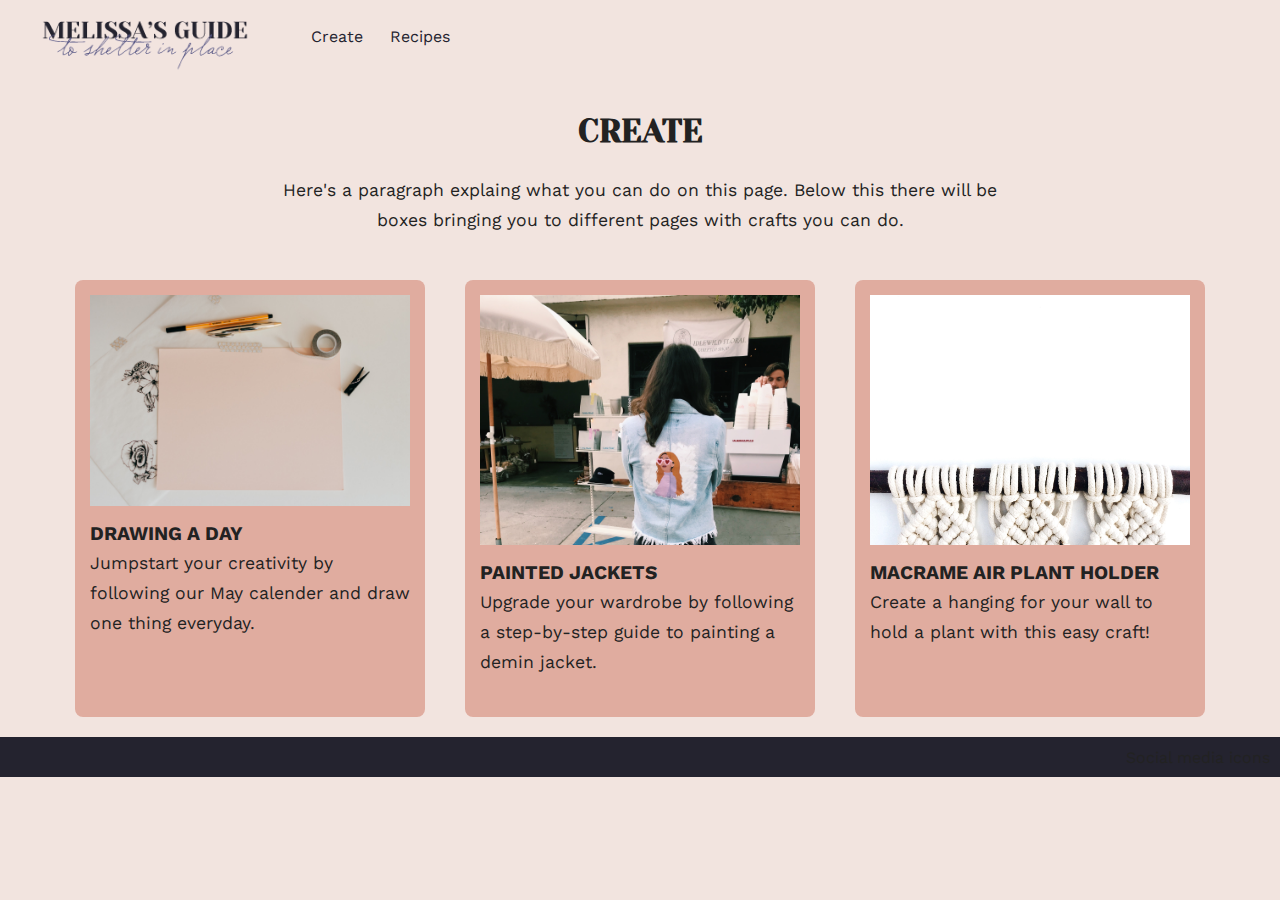
==== create.html @ ad313343 "Add files via upload" ====
<!-- starter html -->
<!DOCTYPE html>
<html lang="en">

<head>
  <meta charset="UTF-8">
  <meta name="viewport" content="width=device-width,initial-scale=1">

  <!--fill these out -->
  <title>Create</title>
  <meta name="author" content="Melissa Paul">
  <meta name="description" content="Create something during shelter in place">

  <!--optional -->
  <meta name="keywords" content="keywords,here">

  <!-- Place favicon.ico in the root directory -->
  <link rel="shortcut icon" href="img/favicon.ico" type="image/vnd.microsoft.icon">

  <!--if using Google fonts link this to source or Adobe fonts -->
  <link href="https://fonts.googleapis.com/css2?family=Work+Sans&display=swap" rel="stylesheet">

  <link href="https://fonts.googleapis.com/css2?family=Yeseva+One&display=swap" rel="stylesheet">

  <!--link to your css here -->
  <link rel="stylesheet" href="start.css" type="text/css">
</head>

<!-- body -->

<body>

  <!-- this is where you start coding all your stuff -->

  <div class="top">

    <div class="logootherpages">
      <a class="logo" href="index.html"><img src="img/logo/logo 1@2x.png"></a>
    </div>
    <nav class="navotherpages">
      <ul>
        <li><a href="create.html">Create</a></li>
        <li><a href="recipes.html">Recipes</a></li>
      </ul>
    </nav>
  </div>



  <div class="heading">
    <h1>Create</h1>
  </div>

  <div class="create">

    <p class="createintro">Here's a paragraph explaing what you can do on this page. Below this there will be boxes
      bringing you to different pages with crafts you can do.</p>
  </div>
  </div>

  <div class="cards">

    <div class="card">
      <div class="cardphoto">
        <img src="img/drawing-img.jpg" alt="drawing pad and pen" />
      </div>

      <div class="cardwords">
        <h2>Drawing A Day</h2>
        <p>Jumpstart your creativity by following our May calender and draw one thing everyday.</p>
      </div>
    </div>

    <div class="card">
      <div class="cardphoto">
        <img src="img/jacket-img.jpeg" alt="girl wearing a jacket with a painted image on the back" />
      </div>
      <h2>Painted Jackets</h2>
      <p>Upgrade your wardrobe by following a step-by-step guide to painting a demin jacket.</p>
    </div>

    <div class="card">
      <div class="cardphoto">
        <img src="img/macrame-img.jpg" alt="close up photo of macrame knots" />
      </div>
      <h2>Macrame Air Plant Holder</h2>
      <p>Create a hanging for your wall to hold a plant with this easy craft!</p>
    </div>

  </div>


  <footer>
    Social media icons
  </footer>



  <!-- all javascript at the bottom of the body -->
  <script src="js/scripts.js"></script>
</body>

</html>



<!-- This is HTML markup for commenting -->
---- start.css ----
/* Starter CSS */

* {
    box-sizing: border-box; /* because it’s 2019, jen simmons */
    padding: 0;
    margin: 0;
}
html {
    color: #222;
    font-size: 1em;
    line-height: 1.4;
    font-family: sans-serif;
    scroll-behavior: smooth;
    text-rendering: optimizeLegibility;
}
body {
    background-color:#F2E4DF;
    margin:0;
    font-family: 'Work Sans', sans-serif;
    }


/*Here is the div and logo for the home page*/
.heading {
    margin-bottom:20px;
    width:100%;
}

.indexlogo{
    max-width:500px;
    margin-top:70px;
    margin:auto;
}

/*Home page image*/ 
img {
    display: block;
    width:100%;
    }

/*Home page paragraph*/
.intro {
    padding:40px;
    padding-top:60px;
    padding-bottom:60px;
    color:white;
}

/*Home page let's go! button*/
.button {
    text-transform:uppercase;
    background-color:rgba(255,255,255,.7);
    padding:10px;
}

.button:hover {
    background-color:white;
    color:#24232F;
}

/*Nav bar*/    
nav {
    text-align: left;
    padding-top:15px;
    padding-left:30px;
    width:100%;
}

ul {
    list-style-type: none;
    align-items:center;
}

li {
    display: inline;
    font-family: 'Work Sans',sans-serif;
}

a {
    display:inline-block;
    padding:6px;
    margin:5px;
    color:#24232F;
    text-decoration:none;
    border-radius: 7px;
}

nav a:hover{
    background-color:#E0AC9F;
    color:white;

}

/*logo and nav stlying for other pages*/
.top{
    display:flex;
    margin-bottom:20px;
}

.logootherpages{
    width:250px;
    margin-left:20px;
    min-width:250px;
}

.navotherpages{
    width:500px;
}

.heading{
    display:block;
}

/*Text styles*/
h1{
    text-align:center;
    font-family: 'Yeseva One', cursive;sans-serif;
    font-size: 32px;
    text-transform:uppercase;
}

h2{
    text-transform:uppercase;
    font-size:1.2em;
}

p {
    padding-bottom:25px;
    font-size:1.1em;
    line-height:30px;
}

/*create intro paragraph*/
.createintro{
    padding-left: 40px;
    padding-right:40px;
    text-align: center;
    max-width:800px;
    margin:auto;
}

/*Style for create page- flex cards*/
.columns {
    display:grid;
    column-rule-width: 50%;
    background-color:#24232F;
      }

.cards {
    display: flex;
    justify-content: center;
    flex-wrap: wrap;
  }

  .card {
    background-color: #E0AC9F;
    display: flex;
    flex-direction: column;
    max-width: 350px;
    border-radius: 0.5rem;
    margin:20px;
    padding:15px;
  }

  .cardphoto {
    max-height: 250px;
    overflow: hidden;
    margin-bottom:15px;
  }

/*Style for the recipe page- grid*/
  .recipecolumns{
    display: grid;
    grid-gap: 1em;
    margin: 0 auto;
    max-width: 900px;
    padding:20px;
    padding-bottom:40px;
    padding-top:40px;
}

.img {
    width: 300px;
    height: 300px;
}

.recipe{
    padding-bottom:30px;
}

/*footer*/
footer{
    width: 100%;
    background-color:#24232F;
    text-align: right;
    font-family: 'Work Sans', sans-serif;
    height:40px;
    padding:10px;
}


/*media queries*/
@media (min-width: 600px) {
    .columns {
      grid-template-columns: 1;
    }
    .main-img {
      grid-column: 1;
    }
    .intro {
        grid-column: 1;
    }

    .recipecolumns {
        grid-template-columns: 2;
    }

    .img {
        grid-column:1;
    }

    .recipe {
        grid-column:2;
    }
}

@media (min-width: 900px) {
    .columns {
      grid-template-columns: repeat(2, 1fr);
    }
    .main-img {
      grid-column: 1;
    }
    .intro {
        grid-column: 2;
    }


    
    
    /* This is the CSS markup for commenting */
    
    /* A one-line comment */
    
    /*
    A comment
    which stretches
    over several
    lines
    */
    
    /* The comment below is used to
       disable specific styling */
    
    /*
    span {
      color: blue;
      font-size: 1.5em;
    }
    */
    /* highlight the item and use Command + slash to comment something out. */
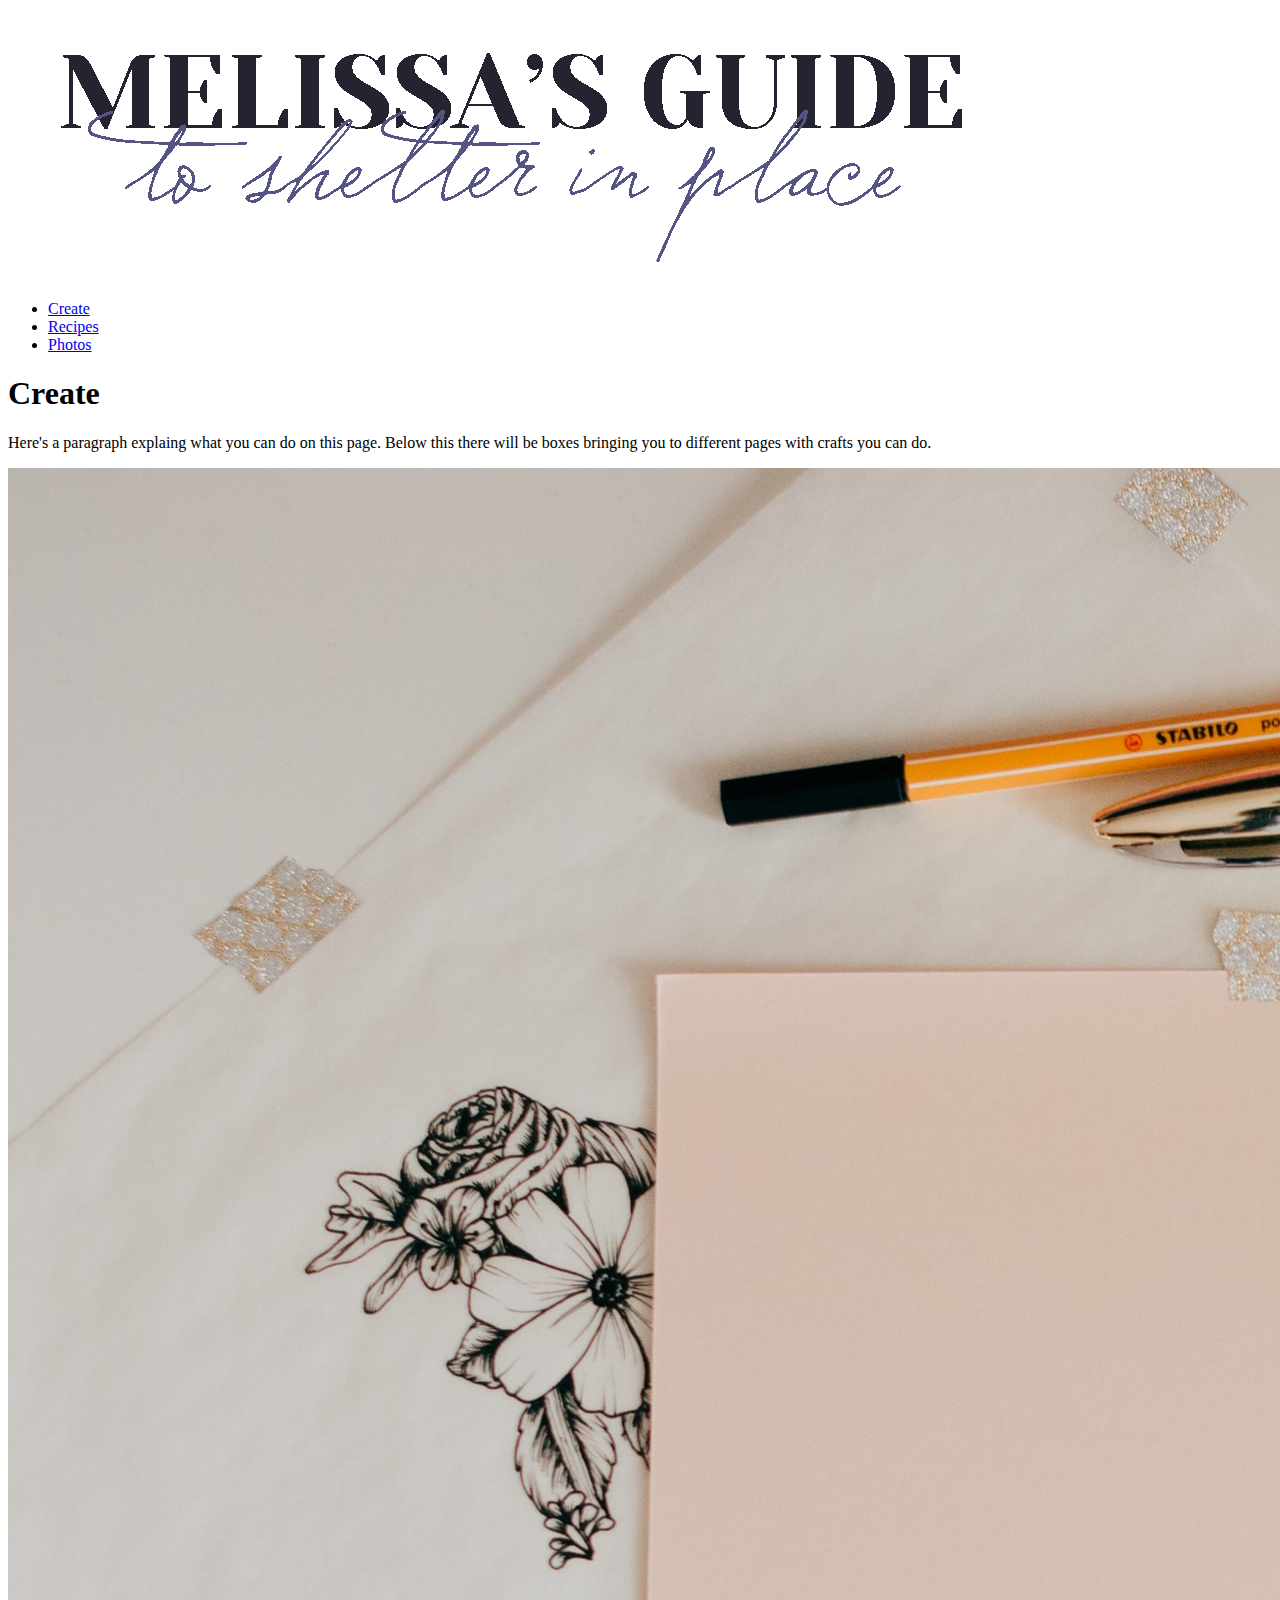
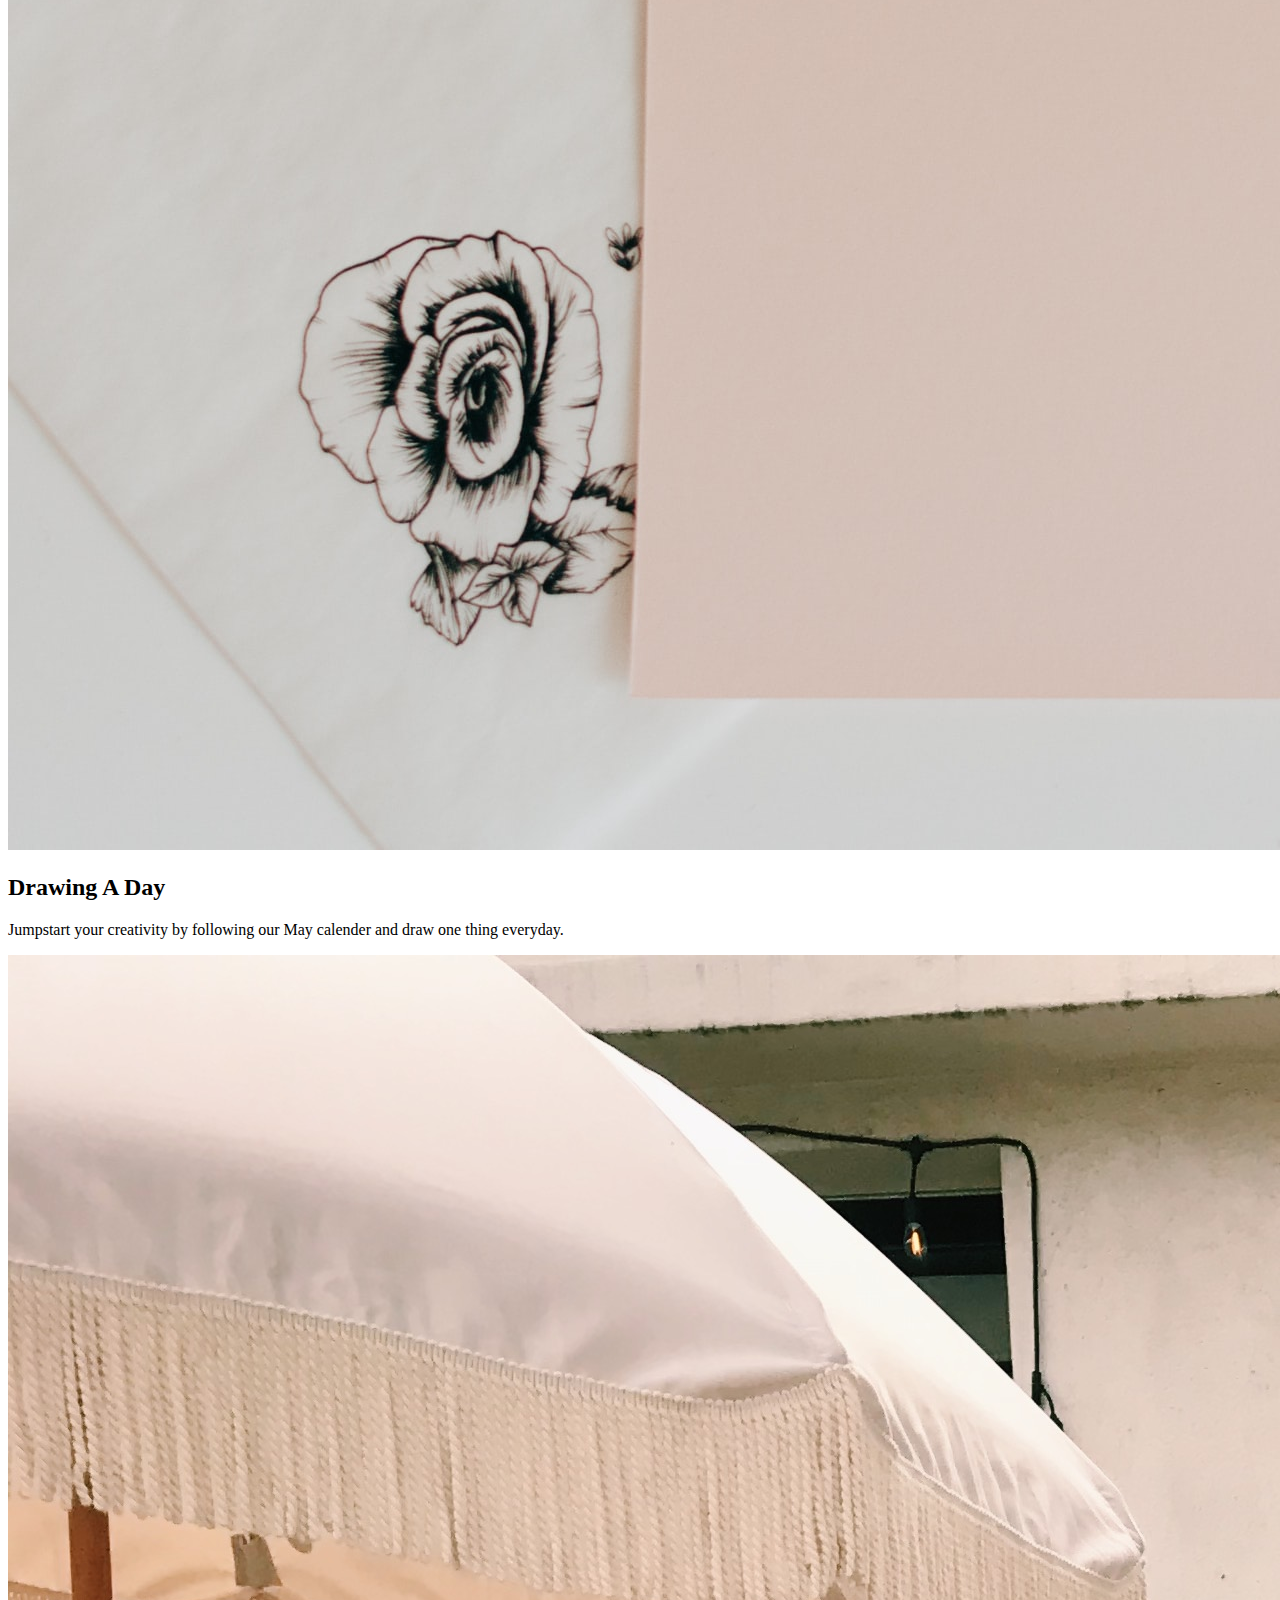
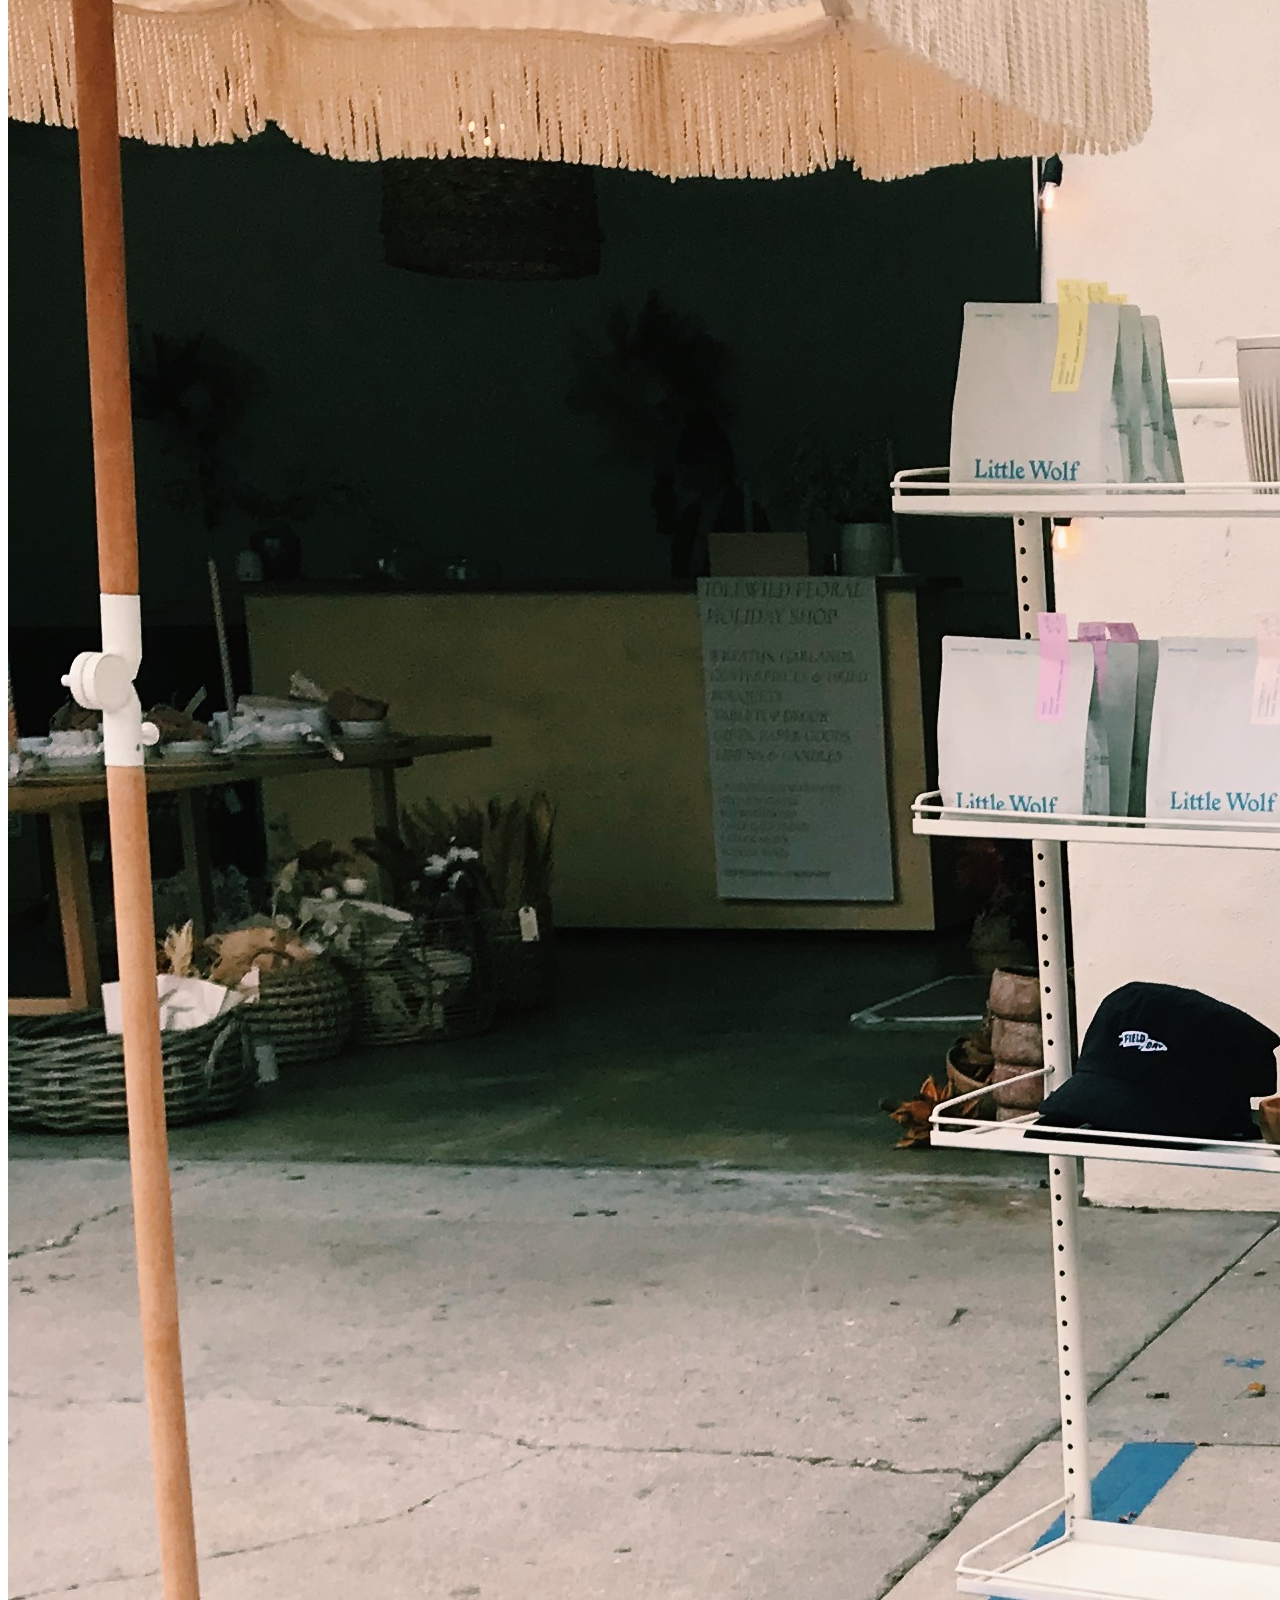
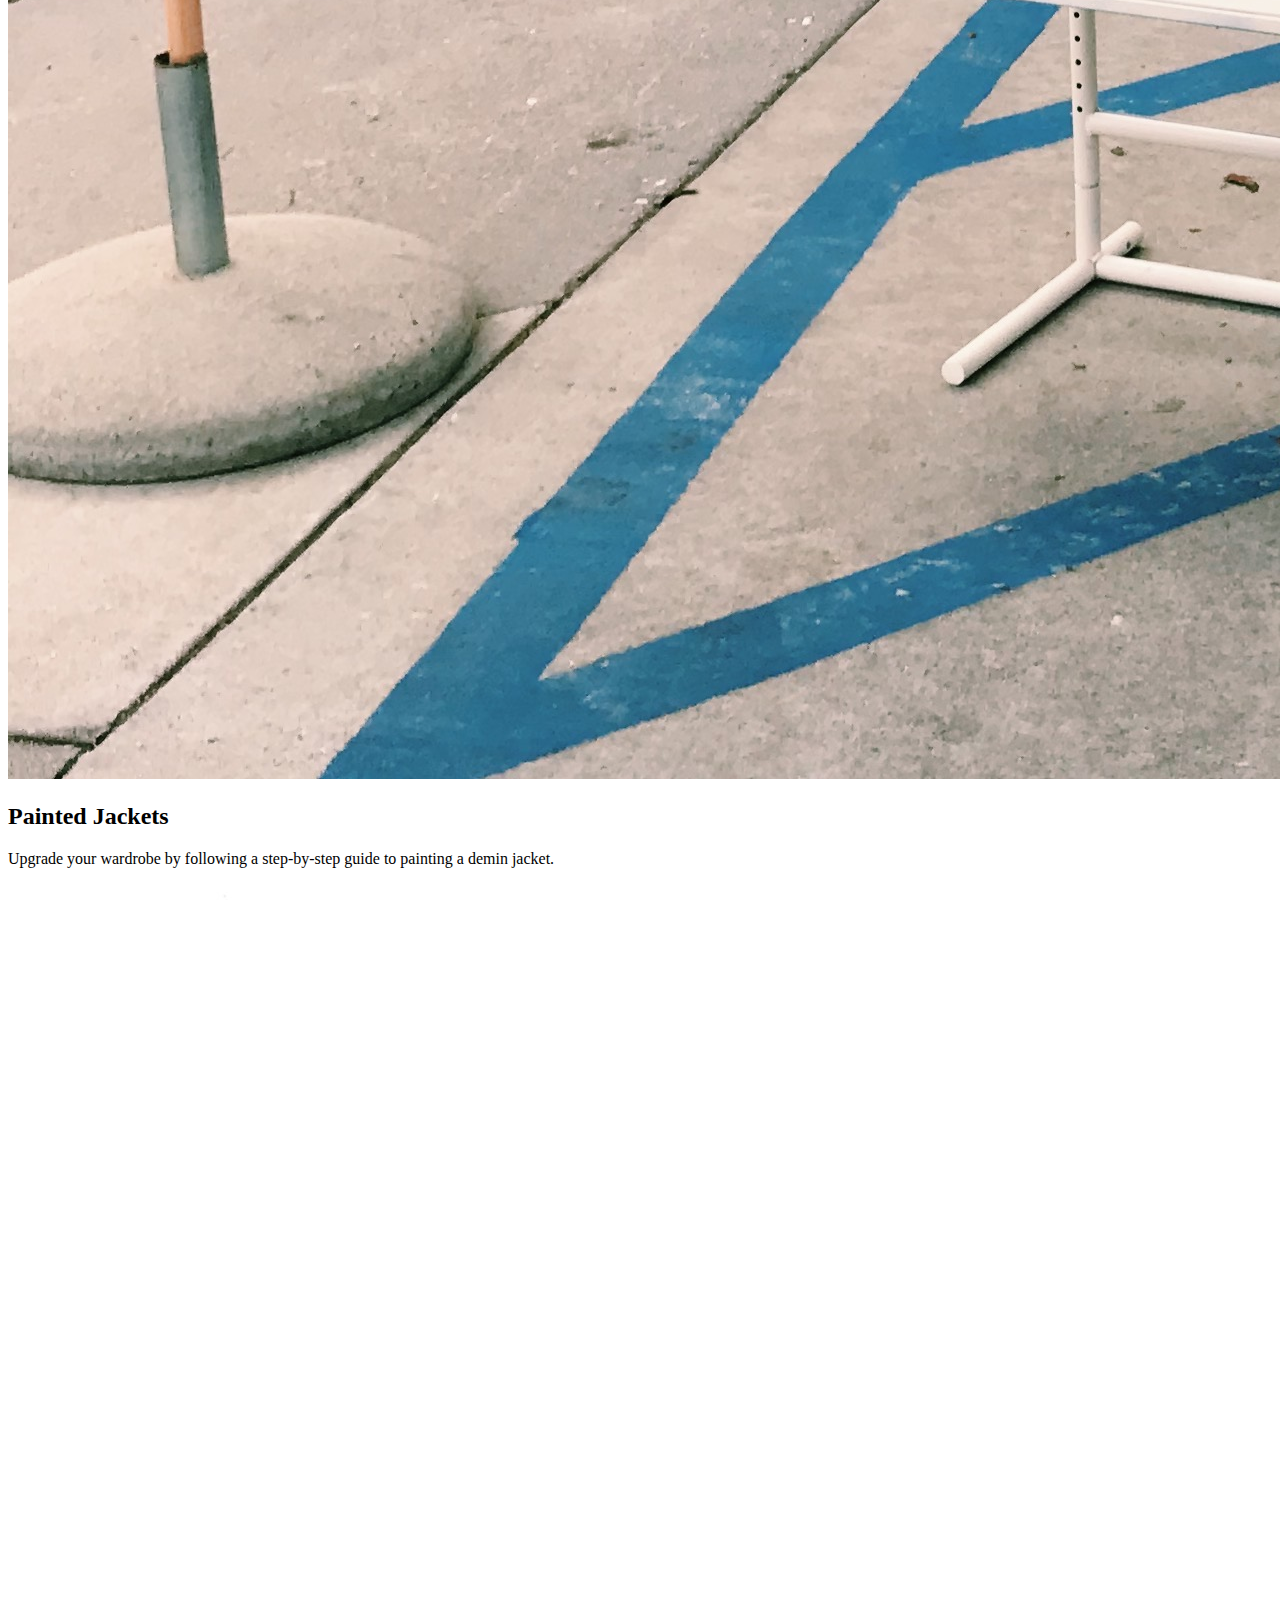
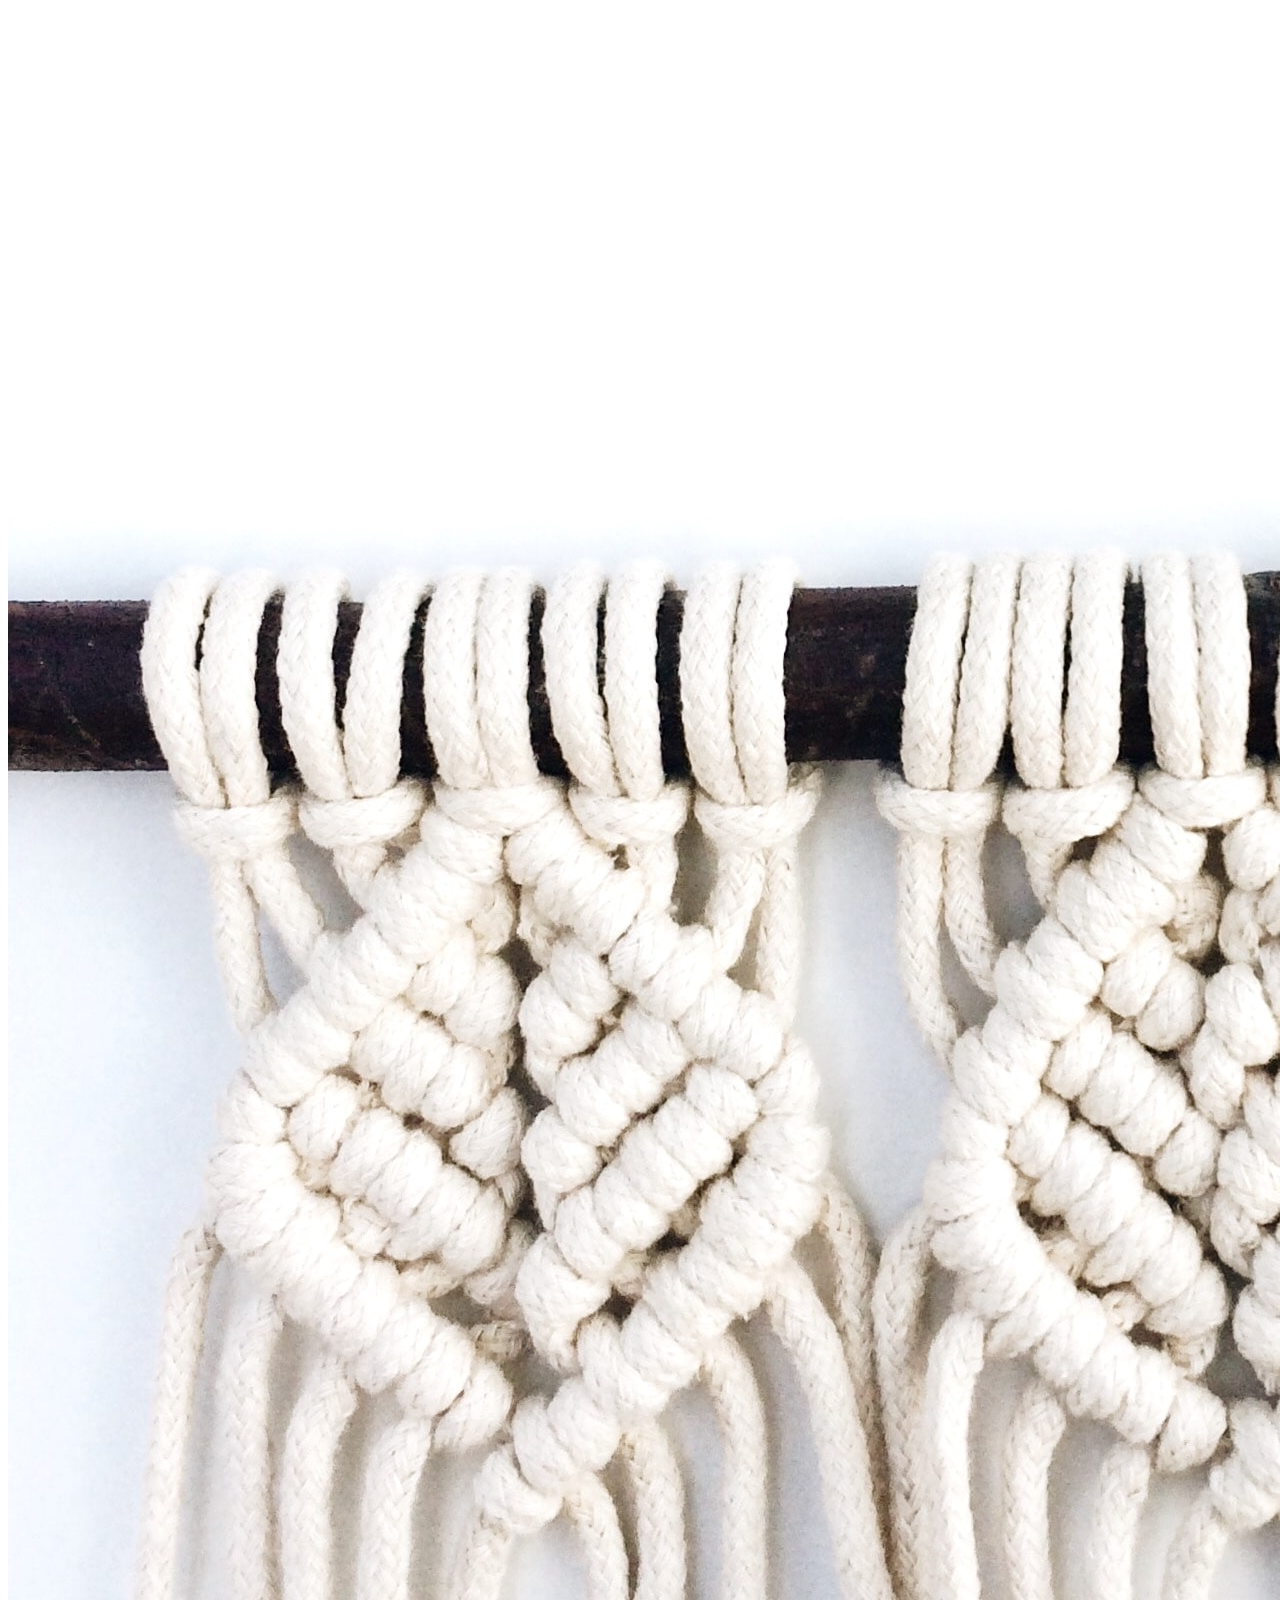
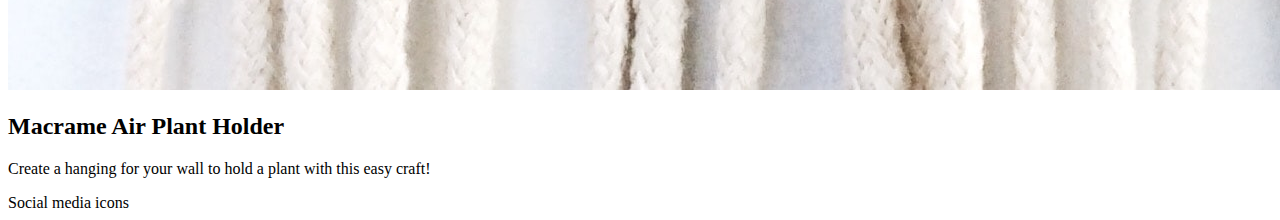
==== commit 7c64cefd: "Update create.html" ====
--- a/create.html
+++ b/create.html
@@ -23,7 +23,7 @@
   <link href="https://fonts.googleapis.com/css2?family=Yeseva+One&display=swap" rel="stylesheet">
 
   <!--link to your css here -->
-  <link rel="stylesheet" href="start.css" type="text/css">
+  <link rel="stylesheet" href="css/start.css" type="text/css">
 </head>
 
 <!-- body -->
@@ -41,6 +41,7 @@
       <ul>
         <li><a href="create.html">Create</a></li>
         <li><a href="recipes.html">Recipes</a></li>
+        <li><a href="photos.html">Photos</a></li>
       </ul>
     </nav>
   </div>
@@ -104,4 +105,4 @@
 
 
 
-<!-- This is HTML markup for commenting -->+<!-- This is HTML markup for commenting -->
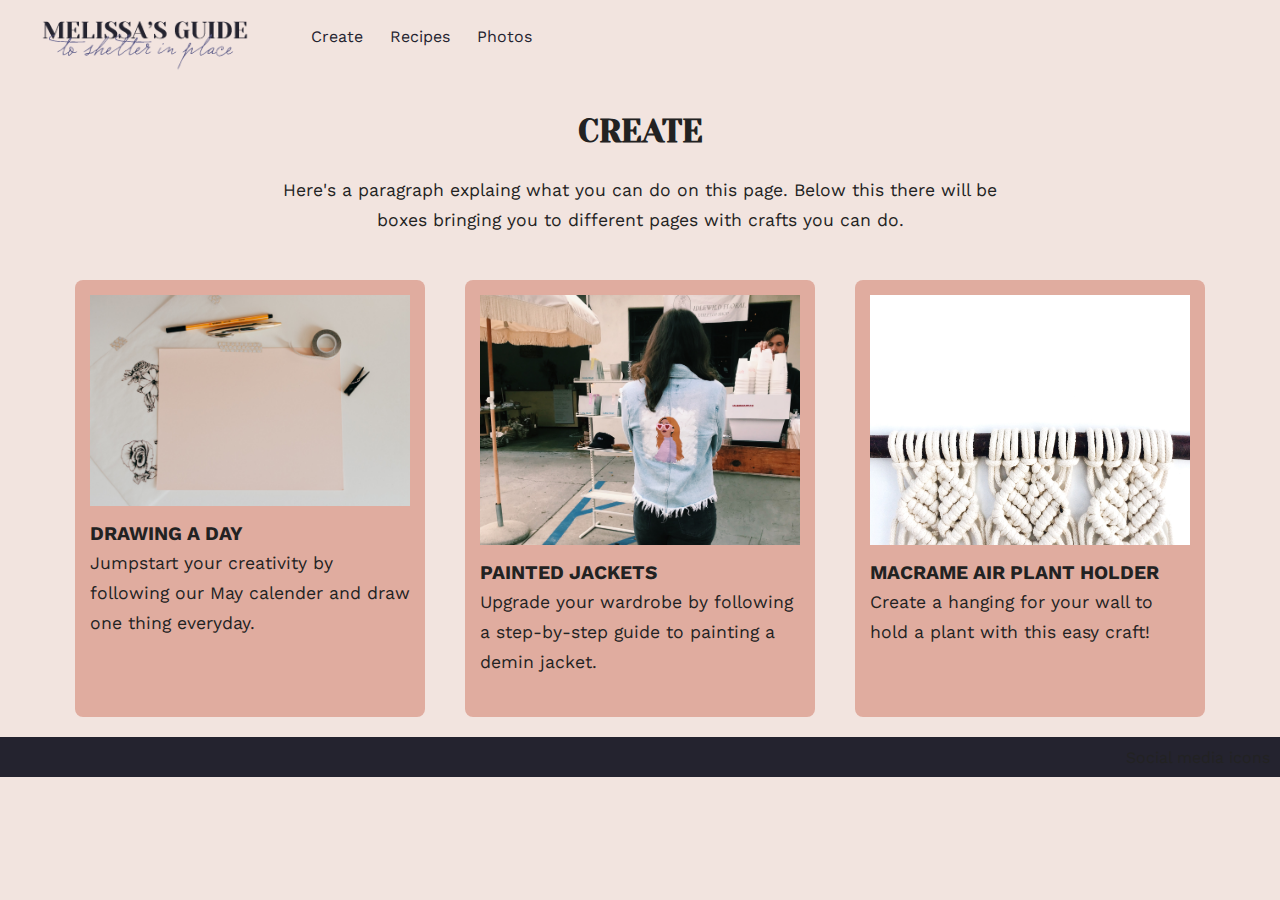
==== commit bfc03273: "Update create.html" ====
--- a/create.html
+++ b/create.html
@@ -23,7 +23,7 @@
   <link href="https://fonts.googleapis.com/css2?family=Yeseva+One&display=swap" rel="stylesheet">
 
   <!--link to your css here -->
-  <link rel="stylesheet" href="css/start.css" type="text/css">
+  <link rel="stylesheet" href="start.css" type="text/css">
 </head>
 
 <!-- body -->
--- a/start.css
+++ b/start.css
@@ -0,0 +1,277 @@
+/* Starter CSS */
+
+* {
+    box-sizing: border-box; /* because it’s 2019, jen simmons */
+    padding: 0;
+    margin: 0;
+}
+html {
+    color: #222;
+    font-size: 1em;
+    line-height: 1.4;
+    font-family: sans-serif;
+    scroll-behavior: smooth;
+    text-rendering: optimizeLegibility;
+}
+body {
+    background-color:#F2E4DF;
+    margin:0;
+    font-family: 'Work Sans', sans-serif;
+    }
+
+
+/*Here is the div and logo for the home page*/
+.heading {
+    margin-bottom:20px;
+    width:100%;
+}
+
+.indexlogo{
+    max-width:500px;
+    margin-top:70px;
+    margin:auto;
+}
+
+/*Home page image*/ 
+img {
+    display: block;
+    width:100%;
+    }
+
+/*Home page paragraph*/
+.intro {
+    padding:40px;
+    padding-top:60px;
+    padding-bottom:60px;
+    color:white;
+}
+
+/*Home page let's go! button*/
+.button {
+    text-transform:uppercase;
+    background-color:rgba(255,255,255,.7);
+    padding:10px;
+}
+
+.button:hover {
+    background-color:white;
+    color:#24232F;
+}
+
+/*Nav bar*/    
+nav {
+    text-align: left;
+    padding-top:15px;
+    padding-left:30px;
+    width:100%;
+}
+
+ul {
+    list-style-type: none;
+    align-items:center;
+}
+
+li {
+    display: inline;
+    font-family: 'Work Sans',sans-serif;
+}
+
+a {
+    display:inline-block;
+    padding:6px;
+    margin:5px;
+    color:#24232F;
+    text-decoration:none;
+    border-radius: 7px;
+}
+
+nav a:hover{
+    background-color:#E0AC9F;
+    color:white;
+
+}
+
+/*logo and nav stlying for other pages*/
+.top{
+    display:flex;
+    margin-bottom:20px;
+}
+
+.logootherpages{
+    width:250px;
+    margin-left:20px;
+    min-width:250px;
+}
+
+.navotherpages{
+    width:500px;
+}
+
+.heading{
+    display:block;
+}
+
+/*Text styles*/
+h1{
+    text-align:center;
+    font-family: 'Yeseva One', cursive;sans-serif;
+    font-size: 32px;
+    text-transform:uppercase;
+}
+
+h2{
+    text-transform:uppercase;
+    font-size:1.2em;
+}
+
+p {
+    padding-bottom:25px;
+    font-size:1.1em;
+    line-height:30px;
+}
+
+/*create intro paragraph*/
+.createintro{
+    padding-left: 40px;
+    padding-right:40px;
+    text-align: center;
+    max-width:800px;
+    margin:auto;
+}
+
+/*Style for create page- flex cards*/
+.columns {
+    display:grid;
+    column-rule-width: 50%;
+    background-color:#24232F;
+      }
+
+.cards {
+    display: flex;
+    justify-content: center;
+    flex-wrap: wrap;
+  }
+
+  .card {
+    background-color: #E0AC9F;
+    display: flex;
+    flex-direction: column;
+    max-width: 350px;
+    border-radius: 0.5rem;
+    margin:20px;
+    padding:15px;
+  }
+
+  .cardphoto {
+    max-height: 250px;
+    overflow: hidden;
+    margin-bottom:15px;
+  }
+
+/*Style for the recipe page- grid*/
+  .recipecolumns{
+    display: grid;
+    grid-gap: 1em;
+    margin: 0 auto;
+    max-width: 900px;
+    padding:20px;
+    padding-bottom:40px;
+    padding-top:40px;
+}
+
+.img {
+    width: 300px;
+    height: 300px;
+}
+
+.recipe{
+    padding-bottom:30px;
+}
+
+/*footer*/
+footer{
+    width: 100%;
+    background-color:#24232F;
+    text-align: right;
+    font-family: 'Work Sans', sans-serif;
+    height:40px;
+    padding:10px;
+}
+
+img {
+    width: 100%;
+    height: 100%;
+    object-fit: cover;
+  }
+  
+  /* simple gallery */
+  
+  .photo-grid {
+    display: grid;
+    gap: 1rem;
+    grid-template-columns: repeat(auto-fit, minmax(240px, 1fr));
+    grid-auto-rows: 240px;
+    grid-auto-flow: dense;
+  }
+
+
+/*media queries*/
+@media (min-width: 600px) {
+    .columns {
+      grid-template-columns: 1;
+    }
+    .main-img {
+      grid-column: 1;
+    }
+    .intro {
+        grid-column: 1;
+    }
+
+    .recipecolumns {
+        grid-template-columns: 2;
+    }
+
+    .img {
+        grid-column:1;
+    }
+
+    .recipe {
+        grid-column:2;
+    }
+}
+
+@media (min-width: 900px) {
+    .columns {
+      grid-template-columns: repeat(2, 1fr);
+    }
+    .main-img {
+      grid-column: 1;
+    }
+    .intro {
+        grid-column: 2;
+    }
+
+
+    
+    
+    /* This is the CSS markup for commenting */
+    
+    /* A one-line comment */
+    
+    /*
+    A comment
+    which stretches
+    over several
+    lines
+    */
+    
+    /* The comment below is used to
+       disable specific styling */
+    
+    /*
+    span {
+      color: blue;
+      font-size: 1.5em;
+    }
+    */
+    /* highlight the item and use Command + slash to comment something out. */
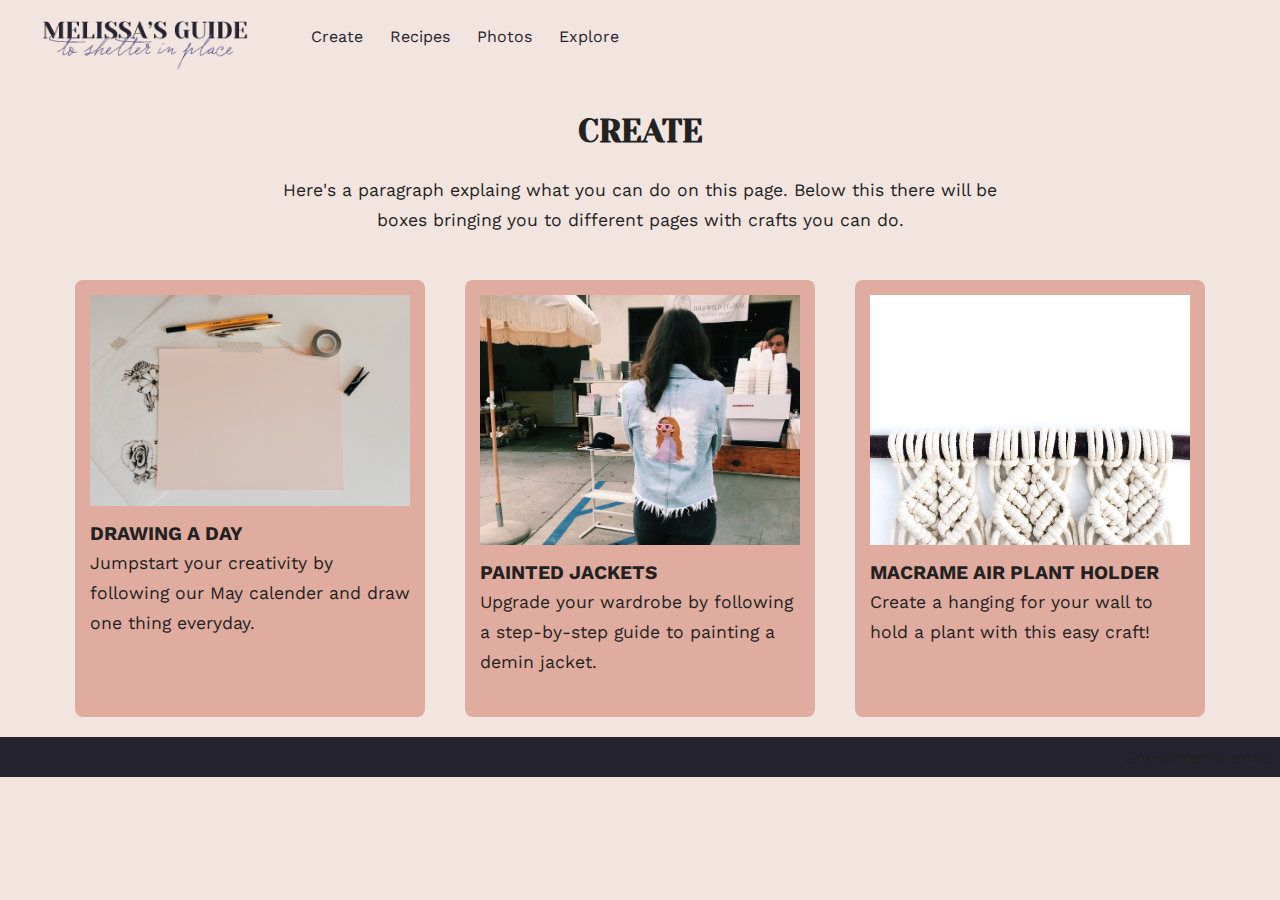
==== commit e389bf84: "Add files via upload" ====
--- a/create.html
+++ b/create.html
@@ -23,7 +23,7 @@
   <link href="https://fonts.googleapis.com/css2?family=Yeseva+One&display=swap" rel="stylesheet">
 
   <!--link to your css here -->
-  <link rel="stylesheet" href="start.css" type="text/css">
+  <link rel="stylesheet" href="css/start.css" type="text/css">
 </head>
 
 <!-- body -->
@@ -42,6 +42,7 @@
         <li><a href="create.html">Create</a></li>
         <li><a href="recipes.html">Recipes</a></li>
         <li><a href="photos.html">Photos</a></li>
+        <li><a href="explore.html">Explore</a></li>
       </ul>
     </nav>
   </div>
@@ -105,4 +106,4 @@
 
 
 
-<!-- This is HTML markup for commenting -->
+<!-- This is HTML markup for commenting -->--- a/css/start.css
+++ b/css/start.css
@@ -0,0 +1,316 @@
+/* Starter CSS */
+
+* {
+    box-sizing: border-box; /* because it’s 2019, jen simmons */
+    padding: 0;
+    margin: 0;
+}
+html {
+    color: #222;
+    font-size: 1em;
+    line-height: 1.4;
+    font-family: sans-serif;
+    scroll-behavior: smooth;
+    text-rendering: optimizeLegibility;
+}
+body {
+    background-color:#F2E4DF;
+    margin:0;
+    font-family: 'Work Sans', sans-serif;
+    }
+
+
+/*Here is the div and logo for the home page*/
+.heading {
+    margin-bottom:20px;
+    width:100%;
+}
+
+.indexlogo{
+    max-width:500px;
+    margin-top:70px;
+    margin:auto;
+}
+
+/*Home page image*/ 
+img {
+    display: block;
+    width:100%;
+    }
+
+/*Home page paragraph*/
+.intro {
+    padding:40px;
+    padding-top:60px;
+    padding-bottom:60px;
+    color:white;
+}
+
+/*Home page let's go! button*/
+.button {
+    text-transform:uppercase;
+    background-color:rgba(255,255,255,.7);
+    padding:10px;
+}
+
+.button:hover {
+    background-color:white;
+    color:#24232F;
+}
+
+/*Nav bar*/    
+nav {
+    text-align: left;
+    padding-top:15px;
+    padding-left:30px;
+    width:100%;
+}
+
+ul {
+    list-style-type: none;
+    align-items:center;
+}
+
+li {
+    display: inline;
+    font-family: 'Work Sans',sans-serif;
+}
+
+a {
+    display:inline-block;
+    padding:6px;
+    margin:5px;
+    color:#24232F;
+    text-decoration:none;
+    border-radius: 7px;
+}
+
+nav a:hover{
+    background-color:#E0AC9F;
+    color:white;
+
+}
+
+/*logo and nav stlying for other pages*/
+.top{
+    display:flex;
+    margin-bottom:20px;
+}
+
+.logootherpages{
+    width:250px;
+    margin-left:20px;
+    min-width:250px;
+}
+
+.navotherpages{
+    width:500px;
+}
+
+.heading{
+    display:block;
+}
+
+/*Text styles*/
+h1{
+    text-align:center;
+    font-family: 'Yeseva One', cursive,sans-serif;
+    font-size: 32px;
+    text-transform:uppercase;
+}
+
+h2{
+    text-transform:uppercase;
+    font-size:1.2em;
+}
+
+p {
+    padding-bottom:25px;
+    font-size:1.1em;
+    line-height:30px;
+}
+
+/*create intro paragraph*/
+.createintro{
+    padding-left: 40px;
+    padding-right:40px;
+    text-align: center;
+    max-width:800px;
+    margin:auto;
+}
+
+/*Style for create page- flex cards*/
+.columns {
+    display:grid;
+    column-rule-width: 50%;
+    background-color:#24232F;
+      }
+
+.cards {
+    display: flex;
+    justify-content: center;
+    flex-wrap: wrap;
+  }
+
+  .card {
+    background-color: #E0AC9F;
+    display: flex;
+    flex-direction: column;
+    max-width: 350px;
+    border-radius: 0.5rem;
+    margin:20px;
+    padding:15px;
+  }
+
+  .cardphoto {
+    max-height: 250px;
+    overflow: hidden;
+    margin-bottom:15px;
+  }
+
+/*Style for the recipe page- grid*/
+  .recipecolumns{
+    display: grid;
+    grid-gap: 1em;
+    margin: 0 auto;
+    max-width: 900px;
+    padding:20px;
+    padding-bottom:40px;
+    padding-top:40px;
+}
+
+.img {
+    width: 300px;
+    height: 300px;
+}
+
+.recipe{
+    padding-bottom:30px;
+}
+
+/*footer*/
+footer{
+    width: 100%;
+    background-color:#24232F;
+    text-align: right;
+    font-family: 'Work Sans', sans-serif;
+    height:40px;
+    padding:10px;
+}
+
+img {
+    width: 100%;
+    height: 100%;
+    object-fit: cover;
+  }
+  
+  /* simple gallery */
+  
+  .photo-grid {
+    display: grid;
+    gap: 1rem;
+    grid-template-columns: repeat(auto-fit, minmax(240px, 1fr));
+    grid-auto-rows: 240px;
+    grid-auto-flow: dense;
+  }
+
+  
+  /* parallex scrolling */
+* {
+    box-sizing: border-box;
+  }
+  
+  img {
+    /* display: block; */
+    max-width: 100%;
+  }
+  
+  .headerbox {
+    height: 100vh;
+    position: relative;
+    background-image: url('https://assets.nrdc.org/sites/default/files/styles/full_content--retina/public/media-uploads/istock-1139481778_san_luis_obispo_historic_downtown.jpg?itok=2t9yfI99');
+    background-size: cover;
+    background-position: top center;
+    background-repeat: no-repeat;
+    background-attachment: fixed;
+    overflow: hidden;
+  }
+  
+  .title {
+    height: 280px;
+    width: 100%;
+    text-align: center;
+    position: absolute;
+    top: 50%;
+    margin-top: -150px;
+  }
+  
+  .title h1 {
+    color: white;
+    font-size: 10vw;
+  }
+  
+  
+  .content {
+    margin: 0 auto;
+    max-width: 90ch;
+    height: 50vh;
+    padding: 2rem;
+  }
+  
+  .content article {
+    padding-top: 50px;
+    max-width: 650px;
+    margin: 0 auto;
+    line-height: 1.3;
+  }
+  
+  .second-image {
+    position: relative;
+    height: 600px;
+    background-image: url('https://res.cloudinary.com/simpleview/image/upload/v1516648469/clients/slocal/san_luis_obispo_central_coast_california_109_6220ad77-f4d2-4bd7-8a4e-46d3355558c1.jpg');
+    background-size: cover;
+    background-position: top center;
+    background-repeat: no-repeat;
+    background-attachment: fixed;
+    overflow: hidden;
+  }
+  
+
+
+/*media queries*/
+@media (min-width: 600px) {
+    .columns {
+      grid-template-columns: 1;
+    }
+    .main-img {
+      grid-column: 1;
+    }
+    .intro {
+        grid-column: 1;
+    }
+
+    .recipecolumns {
+        grid-template-columns: 2;
+    }
+
+    .img {
+        grid-column:1;
+    }
+
+    .recipe {
+        grid-column:2;
+    }
+}
+
+@media (min-width: 900px) {
+    .columns {
+      grid-template-columns: repeat(2, 1fr);
+    }
+    .main-img {
+      grid-column: 1;
+    }
+    .intro {
+        grid-column: 2;
+    }
+}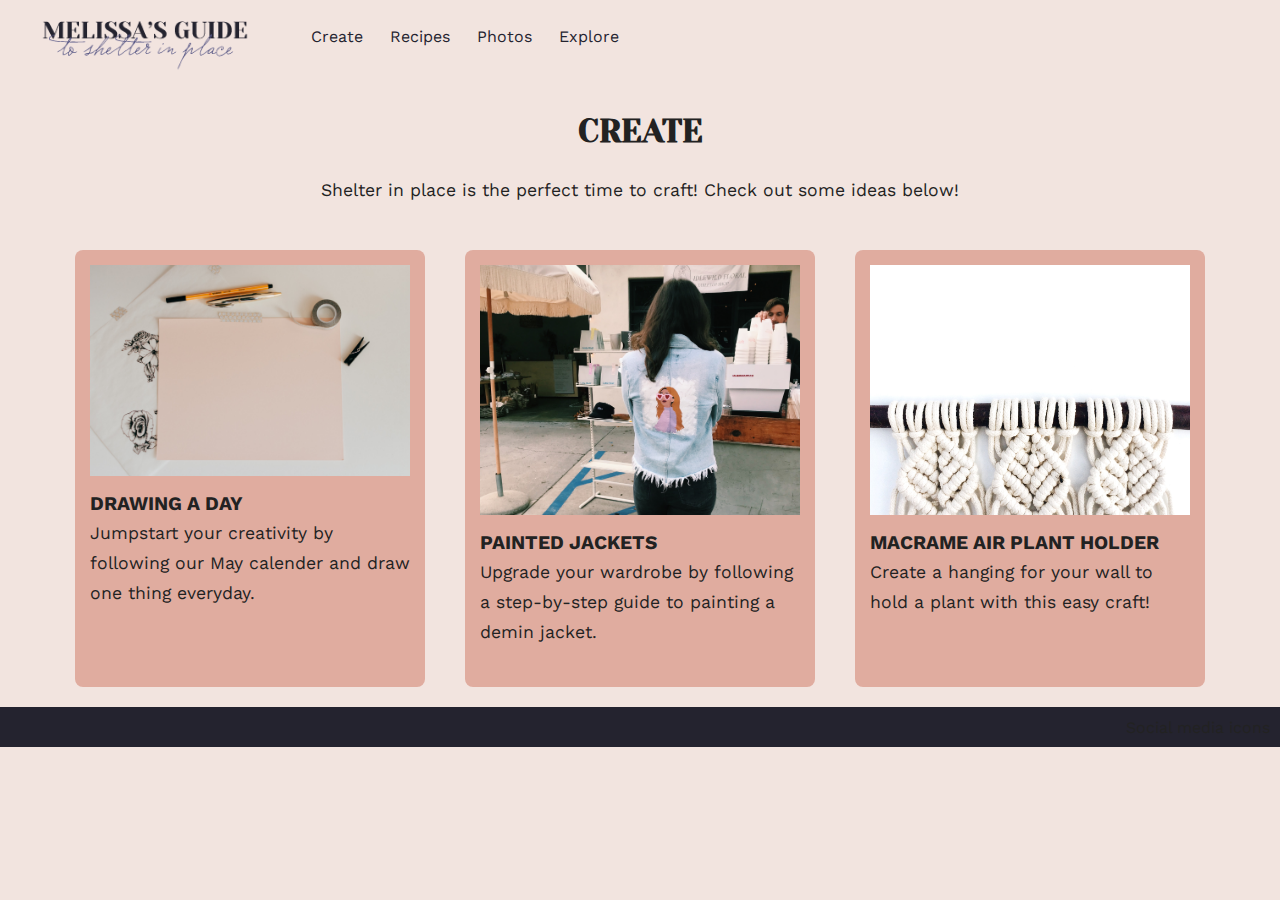
==== commit f858c4c3: "Update create.html" ====
--- a/create.html
+++ b/create.html
@@ -55,8 +55,7 @@
 
   <div class="create">
 
-    <p class="createintro">Here's a paragraph explaing what you can do on this page. Below this there will be boxes
-      bringing you to different pages with crafts you can do.</p>
+    <p class="createintro">Shelter in place is the perfect time to craft! Check out some ideas below!</p>
   </div>
   </div>
 
@@ -106,4 +105,4 @@
 
 
 
-<!-- This is HTML markup for commenting -->+<!-- This is HTML markup for commenting -->
